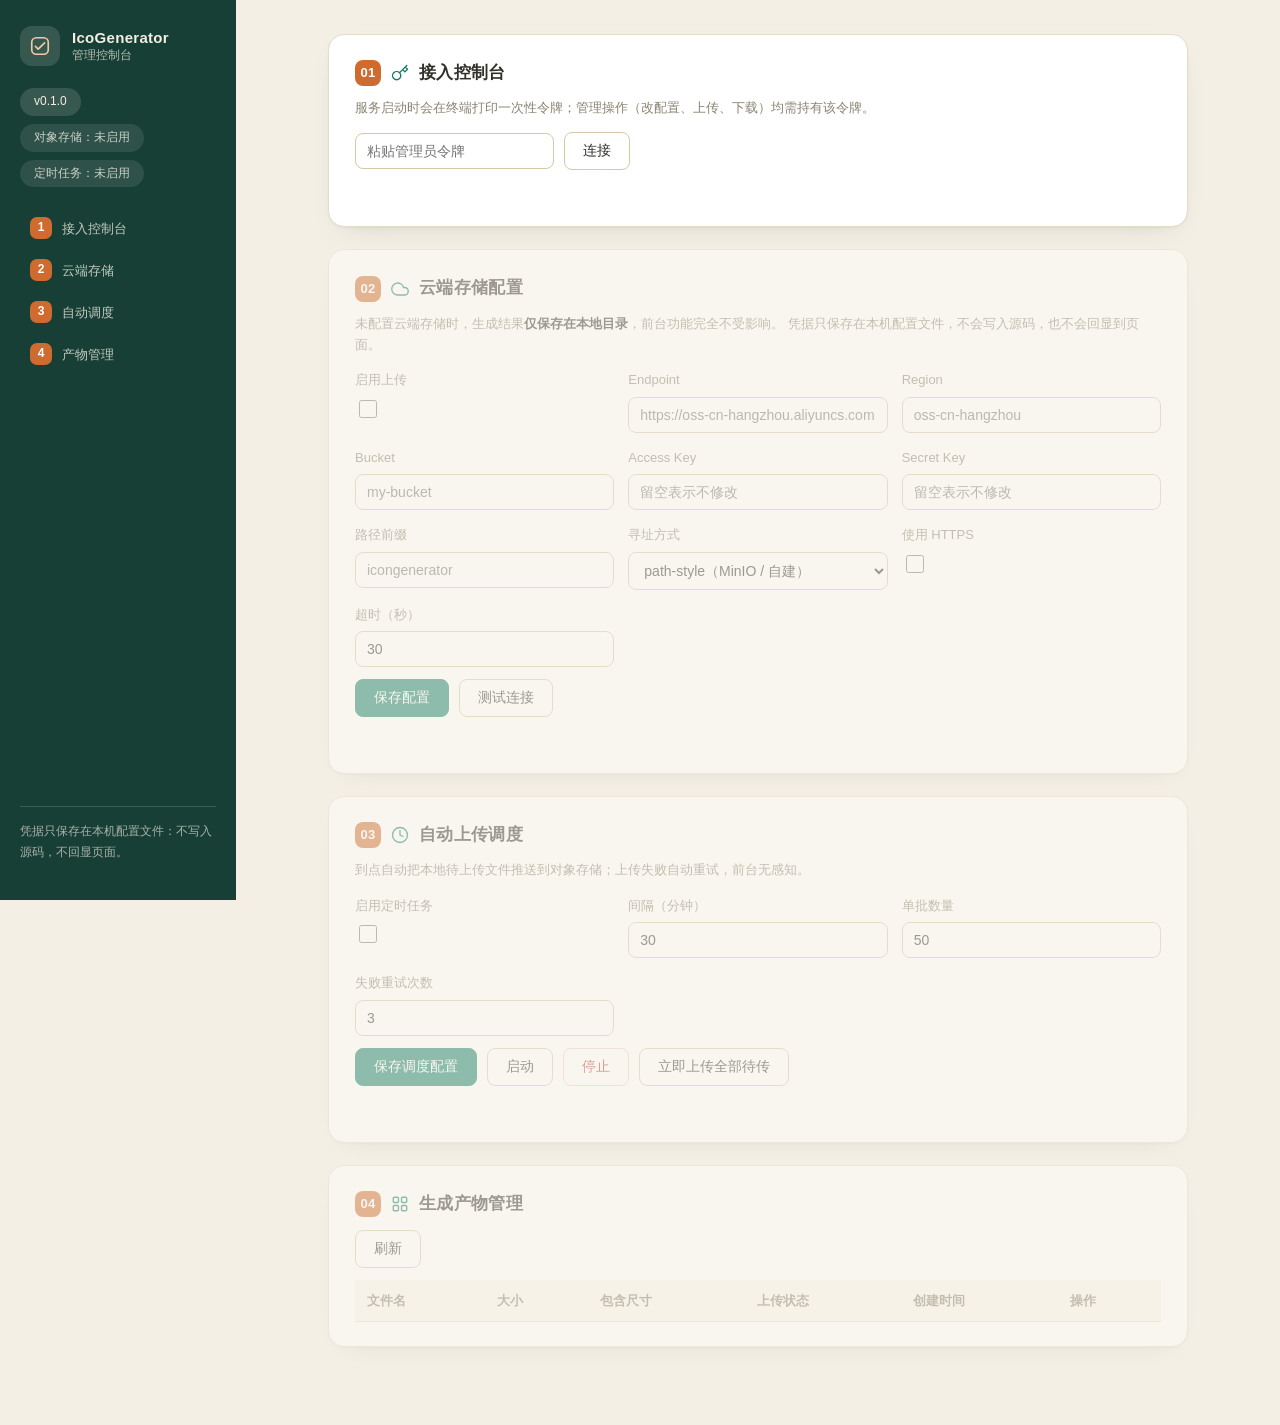
==== src/icogenerator/web/index.html @ d6bdef73 "Initial commit: IcoGenerator v0.1.0 Multi-size ICO generator: desktop GUI, web UI and admin console." ====
<!DOCTYPE html>
<html lang="zh-CN">
<head>
<meta charset="utf-8">
<meta name="viewport" content="width=device-width, initial-scale=1">
<meta name="referrer" content="no-referrer">
<title>IcoGenerator · 管理控制台 v0.1.0</title>
<link rel="icon" href="/favicon.ico" type="image/x-icon">
<link rel="stylesheet" href="style.css">
</head>
<body>
<div class="layout">

  <!-- 左栏：品牌 / 运行状态 / 分区导航 -->
  <aside class="rail">
    <div class="brand">
      <span class="brand-mark" aria-hidden="true">
        <svg viewBox="0 0 24 24" fill="none" stroke="currentColor" stroke-width="1.8" stroke-linecap="round" stroke-linejoin="round"><rect x="3" y="3" width="18" height="18" rx="5"/><path d="M7 12.5l3 3 7-7"/></svg>
      </span>
      <span class="brand-text"><strong>IcoGenerator</strong><small>管理控制台</small></span>
    </div>

    <div class="rail-badges">
      <span class="badge" id="versionBadge">v0.1.0</span>
      <span class="badge muted" id="storageBadge">对象存储：未启用</span>
      <span class="badge muted" id="schedBadge">定时任务：未启用</span>
    </div>

    <nav class="steps" aria-label="配置分区">
      <a href="#tokenCard"><i>1</i><span>接入控制台</span></a>
      <a href="#storageCard"><i>2</i><span>云端存储</span></a>
      <a href="#schedCard"><i>3</i><span>自动调度</span></a>
      <a href="#listCard"><i>4</i><span>产物管理</span></a>
    </nav>

    <p class="rail-note">凭据只保存在本机配置文件：不写入源码，不回显页面。</p>
  </aside>

  <main class="stage">

    <!-- 1. 接入 -->
    <section class="card" id="tokenCard">
      <h2><span class="stepno">01</span><svg class="hicon" viewBox="0 0 24 24" fill="none" stroke="currentColor" stroke-width="1.8" stroke-linecap="round" stroke-linejoin="round" aria-hidden="true"><path d="M21 2l-2 2m-7.61 7.61a5.5 5.5 0 1 1-7.778 7.778 5.5 5.5 0 0 1 7.777-7.777zm0 0L15.5 7.5m0 0l3 3L22 7l-3-3m-3.5 3.5L19 4"/></svg>接入控制台</h2>
      <p class="hint">服务启动时会在终端打印一次性令牌；管理操作（改配置、上传、下载）均需持有该令牌。</p>
      <div class="row">
        <input type="password" id="token" placeholder="粘贴管理员令牌" autocomplete="off">
        <button class="btn" id="btnLoad">连接</button>
      </div>
      <p class="msg" id="tokenMsg"></p>
    </section>

    <!-- 2. 云端存储 -->
    <section class="card locked" id="storageCard">
      <h2><span class="stepno">02</span><svg class="hicon" viewBox="0 0 24 24" fill="none" stroke="currentColor" stroke-width="1.8" stroke-linecap="round" stroke-linejoin="round" aria-hidden="true"><path d="M18 10h-1.26A8 8 0 1 0 9 20h9a5 5 0 0 0 0-10z"/></svg>云端存储配置</h2>
      <p class="hint">
        未配置云端存储时，生成结果<b>仅保存在本地目录</b>，前台功能完全不受影响。
        凭据只保存在本机配置文件，不会写入源码，也不会回显到页面。
      </p>

      <div class="grid">
        <label>启用上传
          <input type="checkbox" id="storageEnabled">
        </label>
        <label>Endpoint
          <input type="text" id="endpoint" placeholder="https://oss-cn-hangzhou.aliyuncs.com">
        </label>
        <label>Region
          <input type="text" id="region" placeholder="oss-cn-hangzhou">
        </label>
        <label>Bucket
          <input type="text" id="bucket" placeholder="my-bucket">
        </label>
        <label>Access Key
          <input type="password" id="accessKey" placeholder="留空表示不修改" autocomplete="off">
        </label>
        <label>Secret Key
          <input type="password" id="secretKey" placeholder="留空表示不修改" autocomplete="off">
        </label>
        <label>路径前缀
          <input type="text" id="prefix" placeholder="icongenerator">
        </label>
        <label>寻址方式
          <select id="pathStyle">
            <option value="true">path-style（MinIO / 自建）</option>
            <option value="false">virtual-host（OSS / COS / S3）</option>
          </select>
        </label>
        <label>使用 HTTPS
          <input type="checkbox" id="useSsl">
        </label>
        <label>超时（秒）
          <input type="number" id="timeout" min="1" max="300" value="30">
        </label>
      </div>

      <div class="row">
        <button class="btn primary" id="btnSaveStorage">保存配置</button>
        <button class="btn" id="btnTestStorage">测试连接</button>
      </div>
      <p class="msg" id="storageMsg"></p>
    </section>

    <!-- 3. 自动调度 -->
    <section class="card locked" id="schedCard">
      <h2><span class="stepno">03</span><svg class="hicon" viewBox="0 0 24 24" fill="none" stroke="currentColor" stroke-width="1.8" stroke-linecap="round" stroke-linejoin="round" aria-hidden="true"><circle cx="12" cy="12" r="10"/><polyline points="12 6 12 12 16 14"/></svg>自动上传调度</h2>
      <p class="hint">到点自动把本地待上传文件推送到对象存储；上传失败自动重试，前台无感知。</p>
      <div class="grid">
        <label>启用定时任务
          <input type="checkbox" id="schedEnabled">
        </label>
        <label>间隔（分钟）
          <input type="number" id="interval" min="1" max="1440" value="30">
        </label>
        <label>单批数量
          <input type="number" id="batchSize" min="1" max="1000" value="50">
        </label>
        <label>失败重试次数
          <input type="number" id="maxRetries" min="0" max="10" value="3">
        </label>
      </div>
      <div class="row">
        <button class="btn primary" id="btnSaveSched">保存调度配置</button>
        <button class="btn" id="btnSchedStart">启动</button>
        <button class="btn danger" id="btnSchedStop">停止</button>
        <button class="btn" id="btnUploadPending">立即上传全部待传</button>
      </div>
      <p class="msg" id="schedMsg"></p>
    </section>

    <!-- 4. 产物 -->
    <section class="card locked" id="listCard">
      <h2><span class="stepno">04</span><svg class="hicon" viewBox="0 0 24 24" fill="none" stroke="currentColor" stroke-width="1.8" stroke-linecap="round" stroke-linejoin="round" aria-hidden="true"><rect x="3" y="3" width="7" height="7" rx="1.5"/><rect x="14" y="3" width="7" height="7" rx="1.5"/><rect x="14" y="14" width="7" height="7" rx="1.5"/><rect x="3" y="14" width="7" height="7" rx="1.5"/></svg>生成产物管理</h2>
      <div class="row">
        <button class="btn" id="btnRefresh">刷新</button>
        <span class="hint" id="statsLine"></span>
      </div>
      <div class="table-wrap">
        <table>
          <thead>
            <tr>
              <th>文件名</th><th>大小</th><th>包含尺寸</th>
              <th>上传状态</th><th>创建时间</th><th>操作</th>
            </tr>
          </thead>
          <tbody id="artifactBody"></tbody>
        </table>
      </div>
    </section>

  </main>
</div>

<script src="admin.js"></script>
</body>
</html>
---- src/icogenerator/web/style.css ----
/* IcoGenerator 管理控制台样式 —— 设计体系「青瓷暖砂」
 * v0.1.0 视觉重构：松墨绿侧栏 + 暖砂底 + 青瓷绿主色 + 陶土橙步骤标记。
 * 与前台页面（client.css）共用同一套设计令牌。
 * 类名契约（admin.js 动态操作，不可更名）：
 *   .badge(.muted/.on) .msg(.ok/.err/.warn) .locked .empty .tag(.pending/.uploaded/.failed) .btn(.small)
 */

:root {
  --bg: #f4efe4;
  --surface: #ffffff;
  --border: #e6dcc8;
  --border-deep: #d5c8a9;
  --text: #31302b;
  --muted: #8a8371;
  --primary: #0e7d68;
  --primary-hover: #0a6351;
  --primary-soft: #e9f4ef;
  --accent: #cf6b2e;
  --rail: #173f36;
  --rail-ink: #f4efe4;
  --success: #2e7d4f;
  --danger: #b3402f;
  --warn: #a8630f;
  --radius: 16px;
  --shadow: 0 1px 2px rgba(49, 48, 43, .05), 0 10px 28px -18px rgba(49, 48, 43, .25);
}

* { box-sizing: border-box; }

body {
  margin: 0;
  background: var(--bg);
  color: var(--text);
  font-family: "等线", "Segoe UI", "PingFang SC", "Noto Sans SC", sans-serif;
  font-size: 14px;
  line-height: 1.65;
}

/* ---------------- 骨架：左栏 + 主舞台 ---------------- */

.layout { display: flex; min-height: 100vh; align-items: stretch; }

.rail {
  width: 236px;
  flex: none;
  background: var(--rail);
  color: var(--rail-ink);
  padding: 26px 20px;
  display: flex;
  flex-direction: column;
  gap: 22px;
  position: sticky;
  top: 0;
  height: 100vh;
}

.brand { display: flex; align-items: center; gap: 12px; }
.brand-mark {
  display: inline-flex;
  align-items: center;
  justify-content: center;
  width: 40px;
  height: 40px;
  flex: none;
  border-radius: 12px;
  background: rgba(244, 239, 228, .14);
  color: #f0c9a8;
}
.brand-mark svg { width: 22px; height: 22px; }
.brand-text { display: flex; flex-direction: column; line-height: 1.3; }
.brand-text strong { font-size: 15px; letter-spacing: .02em; }
.brand-text small { font-size: 12px; opacity: .72; }

.rail-badges { display: flex; flex-direction: column; gap: 8px; align-items: flex-start; }

.badge {
  padding: 4px 14px;
  border-radius: 999px;
  font-size: 12px;
  background: rgba(244, 239, 228, .14);
  color: var(--rail-ink);
}
.badge.muted { background: rgba(244, 239, 228, .1); color: rgba(244, 239, 228, .8); }
.badge.on { background: #3f9e74; color: #fff; }

.steps { display: flex; flex-direction: column; gap: 4px; }
.steps a {
  display: flex;
  align-items: center;
  gap: 10px;
  padding: 8px 10px;
  border-radius: 10px;
  color: rgba(244, 239, 228, .78);
  text-decoration: none;
  font-size: 13px;
  transition: background .15s, color .15s;
}
.steps a:hover { background: rgba(244, 239, 228, .1); color: var(--rail-ink); }
.steps a i {
  font-style: normal;
  width: 22px;
  height: 22px;
  flex: none;
  display: inline-flex;
  align-items: center;
  justify-content: center;
  border-radius: 7px;
  background: var(--accent);
  color: #fff;
  font-size: 12px;
  font-weight: 700;
}

.rail-note {
  margin-top: auto;
  font-size: 12px;
  line-height: 1.7;
  color: rgba(244, 239, 228, .66);
  border-top: 1px solid rgba(244, 239, 228, .16);
  padding-top: 14px;
}

.stage {
  flex: 1;
  max-width: 920px;
  margin: 0 auto;
  padding: 34px 30px 56px;
}

/* ---------------- 卡片与区块标题 ---------------- */

.card {
  background: var(--surface);
  border: 1px solid var(--border);
  border-radius: var(--radius);
  box-shadow: var(--shadow);
  padding: 24px 26px;
  margin-bottom: 22px;
}

.card.locked { opacity: .45; pointer-events: none; }

.card h2 {
  margin: 0 0 10px;
  display: flex;
  align-items: center;
  gap: 10px;
  font-size: 17px;
  font-weight: 700;
  letter-spacing: .02em;
}

.stepno {
  display: inline-flex;
  align-items: center;
  justify-content: center;
  width: 26px;
  height: 26px;
  flex: none;
  border-radius: 8px;
  background: var(--accent);
  color: #fff;
  font-size: 13px;
  font-weight: 700;
}

.hicon { width: 18px; height: 18px; color: var(--primary); }

.hint { color: var(--muted); font-size: 13px; margin: 0 0 14px; }
.hint b { color: var(--text); }

.row { display: flex; gap: 10px; align-items: center; flex-wrap: wrap; margin-top: 12px; }
.row .hint { margin: 0; }

.grid {
  display: grid;
  grid-template-columns: repeat(auto-fit, minmax(240px, 1fr));
  gap: 14px;
}

label {
  display: flex;
  flex-direction: column;
  gap: 6px;
  font-size: 13px;
  color: var(--muted);
}

input[type=text], input[type=password], input[type=number], select {
  padding: 9px 11px;
  border: 1px solid var(--border-deep);
  border-radius: 8px;
  font-size: 14px;
  font-family: inherit;
  color: var(--text);
  background: var(--surface);
}

input:focus, select:focus {
  outline: none;
  border-color: var(--primary);
  box-shadow: 0 0 0 3px rgba(14, 125, 104, .16);
}

input[type=checkbox] { width: 18px; height: 18px; accent-color: var(--primary); }

/* ---------------- 按钮 ---------------- */

.btn {
  padding: 9px 18px;
  border: 1px solid var(--border-deep);
  border-radius: 8px;
  background: var(--surface);
  color: var(--text);
  font-size: 14px;
  font-family: inherit;
  cursor: pointer;
  transition: background .15s, border-color .15s;
}

.btn:hover:not(:disabled) { background: #faf6ec; border-color: #c2b28c; }
.btn:disabled { opacity: .5; cursor: not-allowed; }
.btn.primary { background: var(--primary); color: #fff; border-color: var(--primary); }
.btn.primary:hover:not(:disabled) { background: var(--primary-hover); border-color: var(--primary-hover); }
.btn.danger { color: var(--danger); border-color: #f0cfc6; }
.btn.danger:hover:not(:disabled) { background: #fbeeea; border-color: #e6b3a4; }
.btn.small { padding: 5px 12px; font-size: 12px; }

/* ---------------- 状态与表格 ---------------- */

.msg { margin: 12px 0 0; font-size: 13px; min-height: 20px; }
.msg.ok { color: var(--success); }
.msg.err { color: var(--danger); }
.msg.warn { color: var(--warn); }

.table-wrap { overflow-x: auto; margin-top: 12px; }

table { width: 100%; border-collapse: collapse; font-size: 13px; }

th, td {
  padding: 10px 12px;
  text-align: left;
  border-bottom: 1px solid var(--border);
  white-space: nowrap;
}

th { background: #faf6ec; font-weight: 600; color: var(--muted); }
tbody tr:hover { background: #faf6ec; }

.tag { padding: 2px 8px; border-radius: 6px; font-size: 12px; }
.tag.pending { background: #fdf3e3; color: #8a5a10; }
.tag.uploaded { background: #edf6ee; color: #245c3b; }
.tag.failed { background: #fbeeea; color: #8f2f22; }

.empty { text-align: center; color: var(--muted); padding: 28px; }

/* ---------------- 窄屏：左栏折叠为顶栏 ---------------- */

@media (max-width: 880px) {
  .layout { flex-direction: column; }
  .rail {
    width: 100%;
    height: auto;
    position: static;
    padding: 18px 20px;
    gap: 14px;
  }
  .steps { flex-direction: row; flex-wrap: wrap; }
  .rail-note { margin-top: 0; border-top: none; padding-top: 0; }
  .stage { padding: 20px 16px 40px; }
}
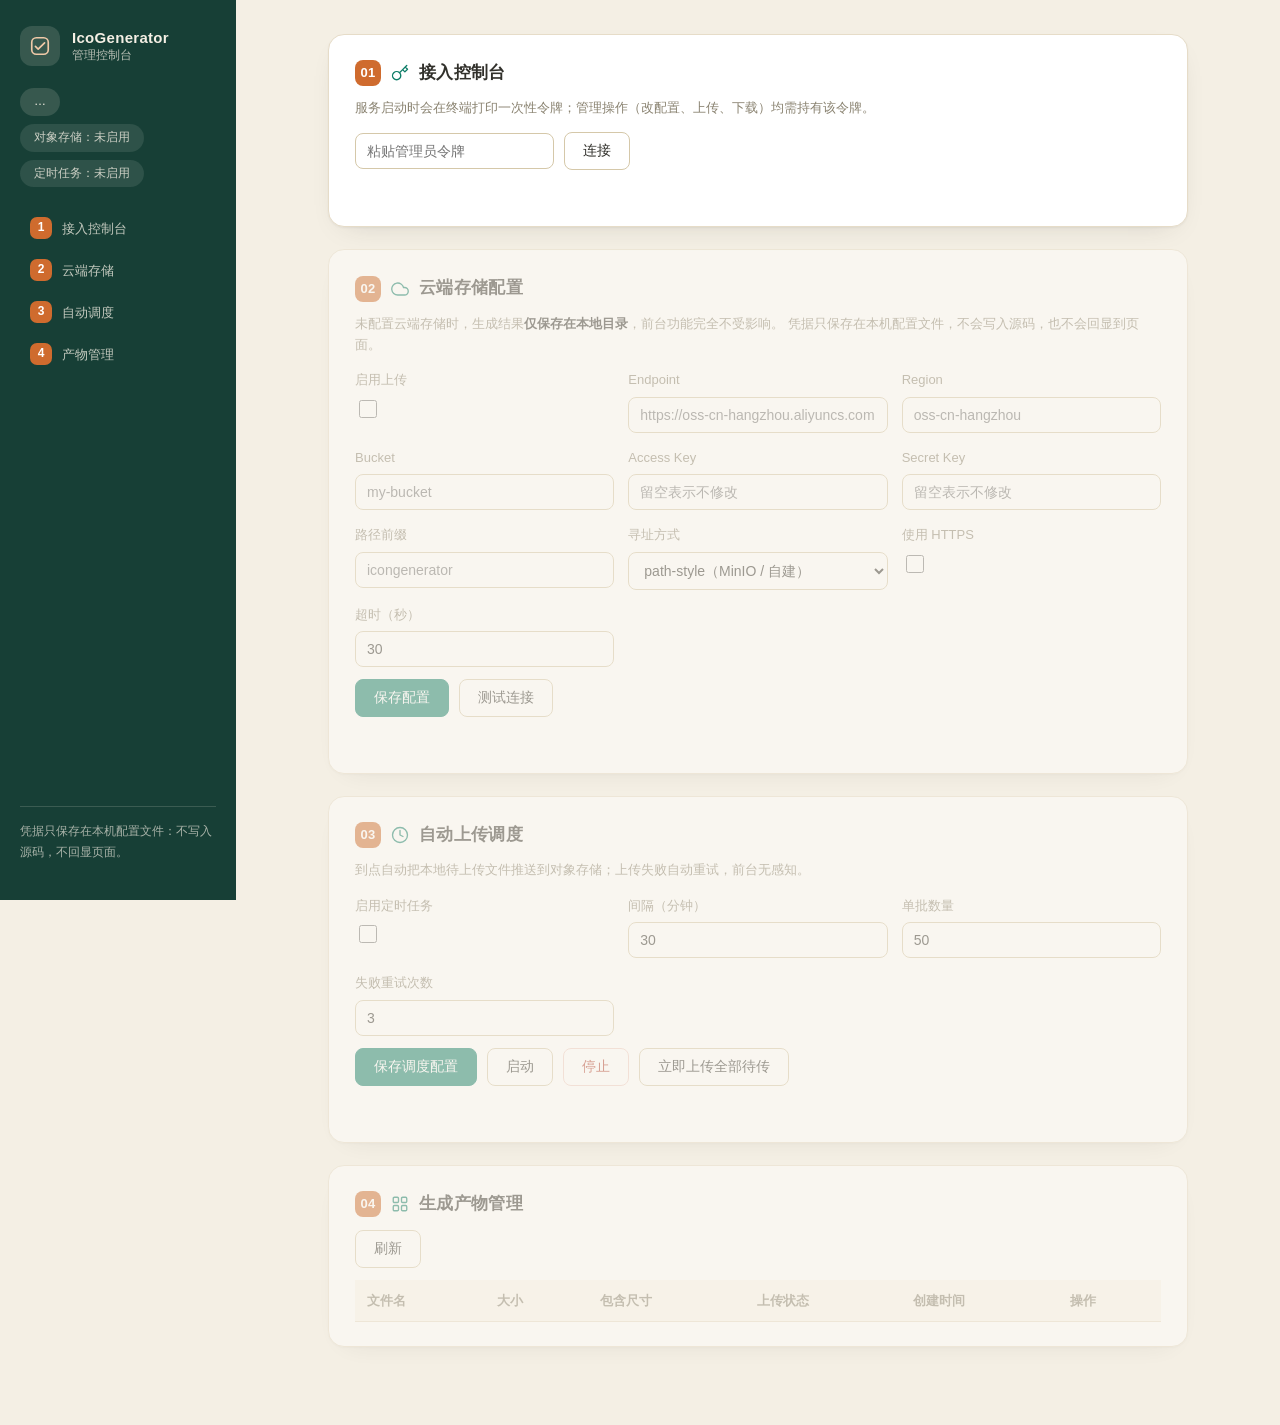
==== commit cddb0587: "feat: borrow from peer research - padding, CLI site-assets, SVG favicon, manifest merge, high-DPI, s" ====
--- a/src/icogenerator/web/index.html
+++ b/src/icogenerator/web/index.html
@@ -4,7 +4,7 @@
 <meta charset="utf-8">
 <meta name="viewport" content="width=device-width, initial-scale=1">
 <meta name="referrer" content="no-referrer">
-<title>IcoGenerator · 管理控制台 v0.1.0</title>
+<title>IcoGenerator · 管理控制台</title>
 <link rel="icon" href="/favicon.ico" type="image/x-icon">
 <link rel="stylesheet" href="style.css">
 </head>
@@ -21,7 +21,7 @@
     </div>
 
     <div class="rail-badges">
-      <span class="badge" id="versionBadge">v0.1.0</span>
+      <span class="badge" id="versionBadge">…</span>
       <span class="badge muted" id="storageBadge">对象存储：未启用</span>
       <span class="badge muted" id="schedBadge">定时任务：未启用</span>
     </div>
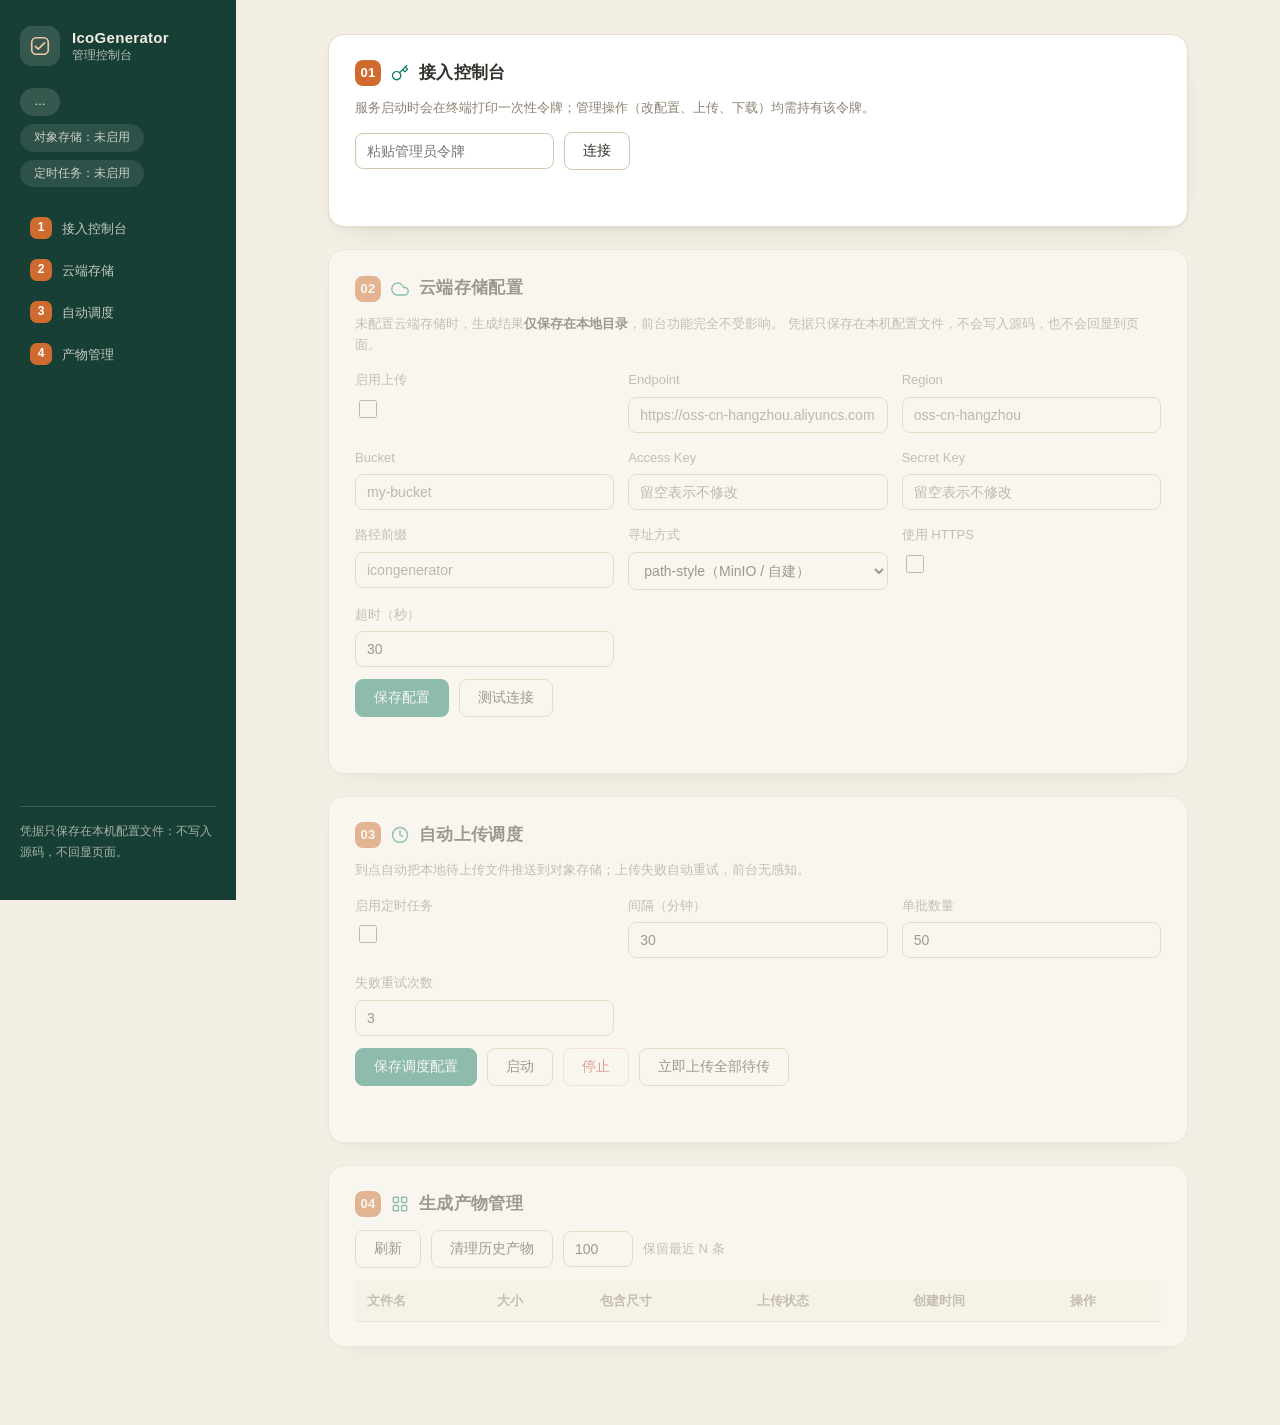
==== commit e1b6710f: "feat: artifact prune capability in store, admin ui and cli" ====
--- a/src/icogenerator/web/index.html
+++ b/src/icogenerator/web/index.html
@@ -132,6 +132,9 @@
       <h2><span class="stepno">04</span><svg class="hicon" viewBox="0 0 24 24" fill="none" stroke="currentColor" stroke-width="1.8" stroke-linecap="round" stroke-linejoin="round" aria-hidden="true"><rect x="3" y="3" width="7" height="7" rx="1.5"/><rect x="14" y="3" width="7" height="7" rx="1.5"/><rect x="14" y="14" width="7" height="7" rx="1.5"/><rect x="3" y="14" width="7" height="7" rx="1.5"/></svg>生成产物管理</h2>
       <div class="row">
         <button class="btn" id="btnRefresh">刷新</button>
+        <button class="btn" id="btnPrune">清理历史产物</button>
+        <input type="number" id="pruneKeep" min="1" max="5000" value="100" style="width:5em">
+        <span class="hint">保留最近 N 条</span>
         <span class="hint" id="statsLine"></span>
       </div>
       <div class="table-wrap">
